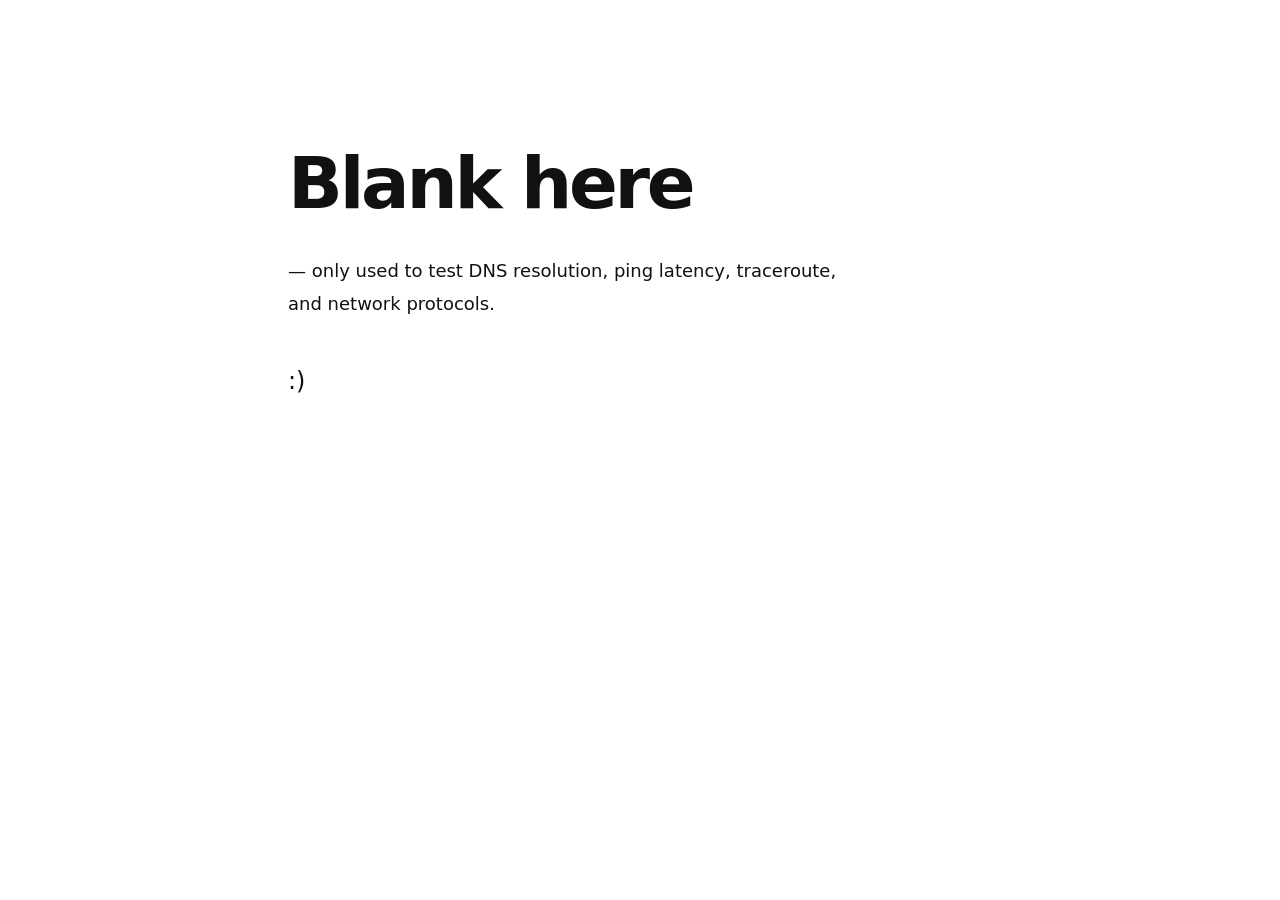
==== index.html @ e3eaa1d1 "Initial network test page" ====
<!doctype html>
<!-- Author: Jialei.He | Editor: Jialei.He -->
<html lang="en">
<head>
  <meta charset="utf-8">
  <meta name="viewport" content="width=device-width, initial-scale=1">
  <meta name="author" content="Jialei.He">
  <meta name="description" content="A minimal page for network testing.">
  <meta name="color-scheme" content="light">
  <title>Blank here</title>
  <link rel="stylesheet" href="styles.css">
</head>
<body>
  <main>
    <h1>Blank here</h1>
    <p>— only used to test DNS resolution, ping latency, traceroute, and network protocols.</p>
    <p class="smile">:)</p>
  </main>
</body>
</html>
---- styles.css ----
/* Author: Jialei.He | Editor: Jialei.He */
* { box-sizing: border-box; }
body {
  margin: 0;
  background: #fff;
  color: #111;
  font-family: system-ui, -apple-system, BlinkMacSystemFont, "Segoe UI", sans-serif;
}
main {
  width: min(100%, 760px);
  margin: 0 auto;
  padding: clamp(72px, 16vh, 160px) 28px 64px;
}
h1 {
  margin: 0 0 32px;
  font-size: clamp(44px, 8vw, 72px);
  font-weight: 650;
  line-height: 1.1;
  letter-spacing: -0.045em;
}
p {
  max-width: 560px;
  margin: 0;
  font-size: 18px;
  line-height: 1.8;
}
.smile { margin-top: 40px; font-size: 24px; }
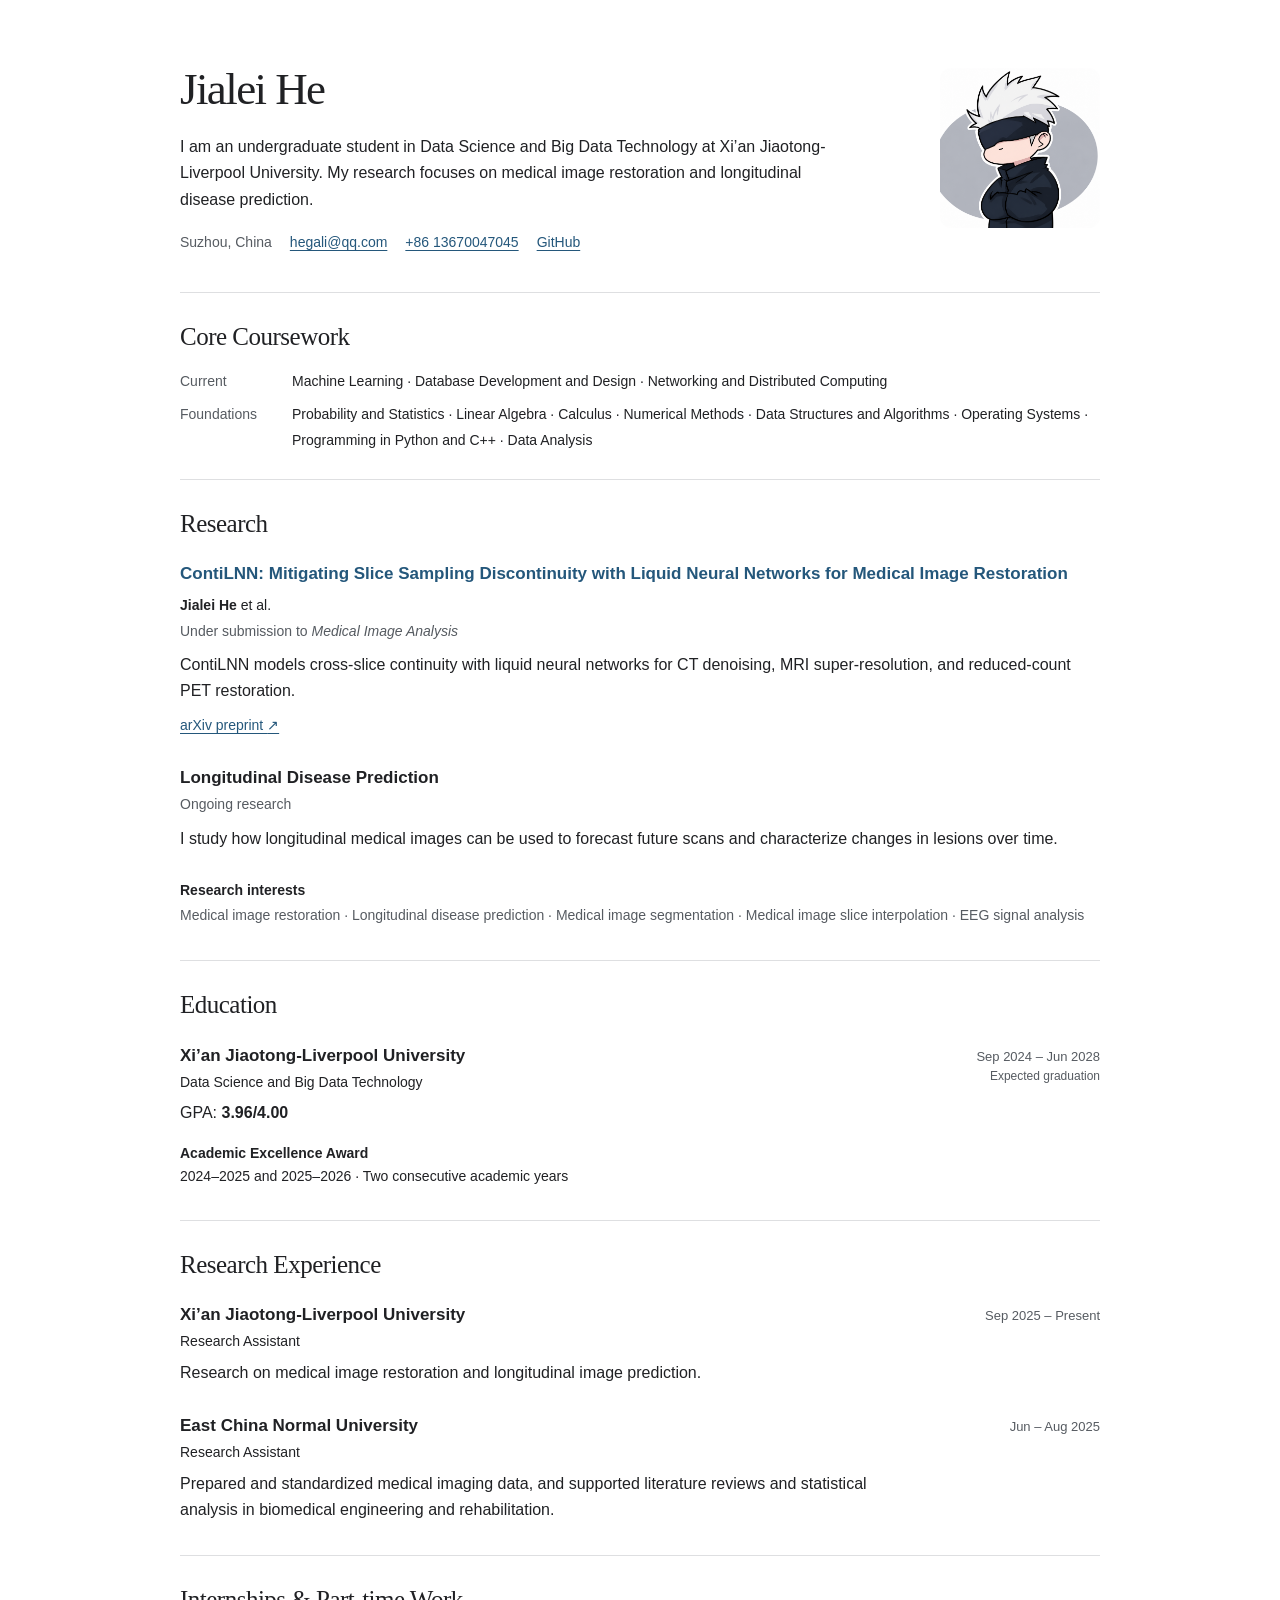
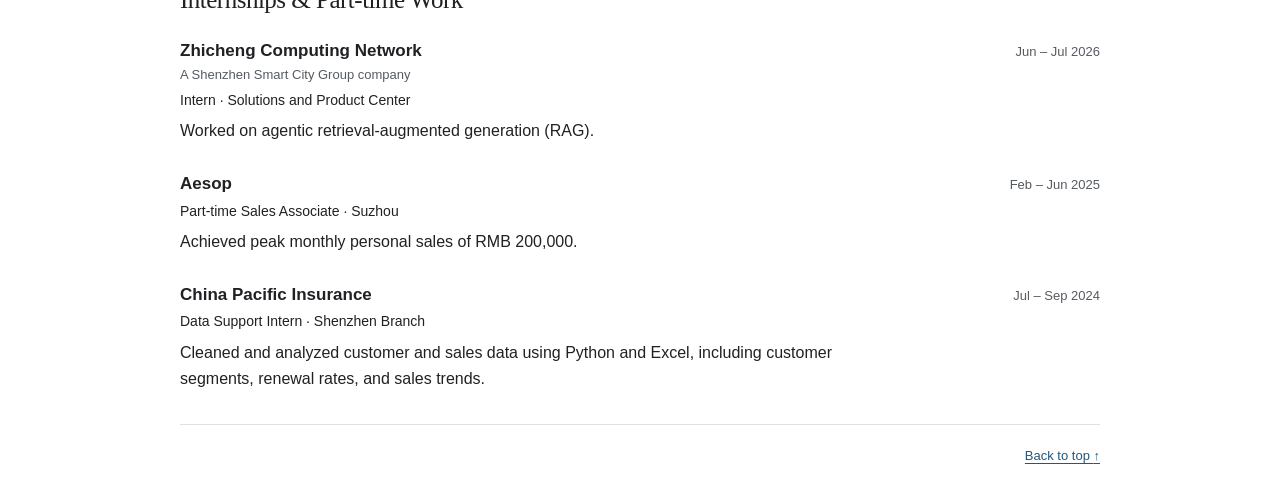
==== commit a9b088a6: "Build Jialei He academic homepage" ====
--- a/index.html
+++ b/index.html
@@ -5,16 +5,123 @@
   <meta charset="utf-8">
   <meta name="viewport" content="width=device-width, initial-scale=1">
   <meta name="author" content="Jialei.He">
-  <meta name="description" content="A minimal page for network testing.">
+  <meta name="description" content="Jialei He — Data Science and Big Data Technology undergraduate at XJTLU, working on medical image restoration and longitudinal disease prediction.">
   <meta name="color-scheme" content="light">
-  <title>Blank here</title>
-  <link rel="stylesheet" href="styles.css">
+  <title>Jialei He</title>
+  <link rel="icon" href="assets/avatar.jpg" type="image/jpeg">
+  <link rel="stylesheet" href="styles.css?v=20261018">
 </head>
 <body>
+  <a class="skip-link" href="#coursework">Skip to content</a>
   <main>
-    <h1>Blank here</h1>
-    <p>— only used to test DNS resolution, ping latency, traceroute, and network protocols.</p>
-    <p class="smile">:)</p>
+    <header class="profile" aria-labelledby="name">
+      <div class="profile-text">
+        <h1 id="name">Jialei He</h1>
+        <p class="introduction">I am an undergraduate student in Data Science and Big Data Technology at Xi’an Jiaotong-Liverpool University. My research focuses on medical image restoration and longitudinal disease prediction.</p>
+        <ul class="contact-list" aria-label="Contact information">
+          <li>Suzhou, China</li>
+          <li><a href="mailto:hegali@qq.com">hegali@qq.com</a></li>
+          <li><a href="tel:+8613670047045">+86 13670047045</a></li>
+          <li><a href="https://github.com/Noah-hjl">GitHub</a></li>
+        </ul>
+      </div>
+      <img class="avatar" src="assets/avatar.jpg" width="160" height="160" alt="Jialei’s illustrated avatar">
+    </header>
+
+    <section id="coursework" class="coursework" aria-labelledby="coursework-heading">
+      <h2 id="coursework-heading">Core Coursework</h2>
+      <dl class="course-list">
+        <div>
+          <dt>Current</dt>
+          <dd>Machine Learning · Database Development and Design · Networking and Distributed Computing</dd>
+        </div>
+        <div>
+          <dt>Foundations</dt>
+          <dd>Probability and Statistics · Linear Algebra · Calculus · Numerical Methods · Data Structures and Algorithms · Operating Systems · Programming in Python and C++ · Data Analysis</dd>
+        </div>
+      </dl>
+    </section>
+
+    <section id="research" aria-labelledby="research-heading">
+      <h2 id="research-heading">Research</h2>
+      <article class="research-entry">
+        <h3><a href="https://arxiv.org/abs/2610.12337">ContiLNN: Mitigating Slice Sampling Discontinuity with Liquid Neural Networks for Medical Image Restoration</a></h3>
+        <p class="research-byline"><strong>Jialei He</strong> et al.</p>
+        <p class="research-status">Under submission to <cite>Medical Image Analysis</cite></p>
+        <p>ContiLNN models cross-slice continuity with liquid neural networks for CT denoising, MRI super-resolution, and reduced-count PET restoration.</p>
+        <a class="paper-link" href="https://arxiv.org/abs/2610.12337" aria-label="Read the ContiLNN preprint on arXiv">arXiv preprint <span aria-hidden="true">↗</span></a>
+      </article>
+      <article class="research-entry">
+        <h3>Longitudinal Disease Prediction</h3>
+        <p class="research-status">Ongoing research</p>
+        <p>I study how longitudinal medical images can be used to forecast future scans and characterize changes in lesions over time.</p>
+      </article>
+      <p class="research-interests"><strong>Research interests</strong><br>Medical image restoration · Longitudinal disease prediction · Medical image segmentation · Medical image slice interpolation · EEG signal analysis</p>
+    </section>
+
+    <section id="education" aria-labelledby="education-heading">
+      <h2 id="education-heading">Education</h2>
+      <div class="entry">
+        <div class="entry-body">
+          <h3>Xi’an Jiaotong-Liverpool University</h3>
+          <p class="role">Data Science and Big Data Technology</p>
+          <p>GPA: <strong>3.96/4.00</strong></p>
+          <p class="award"><strong>Academic Excellence Award</strong><br>2024–2025 and 2025–2026 · Two consecutive academic years</p>
+        </div>
+        <p class="entry-date">Sep 2024 – Jun 2028<span>Expected graduation</span></p>
+      </div>
+    </section>
+
+    <section id="research-experience" aria-labelledby="research-experience-heading">
+      <h2 id="research-experience-heading">Research Experience</h2>
+      <article class="entry">
+        <div class="entry-body">
+          <h3>Xi’an Jiaotong-Liverpool University</h3>
+          <p class="role">Research Assistant</p>
+          <p>Research on medical image restoration and longitudinal image prediction.</p>
+        </div>
+        <p class="entry-date">Sep 2025 – Present</p>
+      </article>
+      <article class="entry">
+        <div class="entry-body">
+          <h3>East China Normal University</h3>
+          <p class="role">Research Assistant</p>
+          <p>Prepared and standardized medical imaging data, and supported literature reviews and statistical analysis in biomedical engineering and rehabilitation.</p>
+        </div>
+        <p class="entry-date">Jun – Aug 2025</p>
+      </article>
+    </section>
+
+    <section id="internships" aria-labelledby="internships-heading">
+      <h2 id="internships-heading">Internships &amp; Part-time Work</h2>
+      <article class="entry">
+        <div class="entry-body">
+          <h3>Zhicheng Computing Network</h3>
+          <p class="affiliation">A Shenzhen Smart City Group company</p>
+          <p class="role">Intern · Solutions and Product Center</p>
+          <p>Worked on agentic retrieval-augmented generation (RAG).</p>
+        </div>
+        <p class="entry-date">Jun – Jul 2026</p>
+      </article>
+      <article class="entry">
+        <div class="entry-body">
+          <h3>Aesop</h3>
+          <p class="role">Part-time Sales Associate · Suzhou</p>
+          <p>Achieved peak monthly personal sales of RMB 200,000.</p>
+        </div>
+        <p class="entry-date">Feb – Jun 2025</p>
+      </article>
+      <article class="entry">
+        <div class="entry-body">
+          <h3>China Pacific Insurance</h3>
+          <p class="role">Data Support Intern · Shenzhen Branch</p>
+          <p>Cleaned and analyzed customer and sales data using Python and Excel, including customer segments, renewal rates, and sales trends.</p>
+        </div>
+        <p class="entry-date">Jul – Sep 2024</p>
+      </article>
+    </section>
+
+    <footer><a href="#name">Back to top <span aria-hidden="true">↑</span></a></footer>
   </main>
 </body>
 </html>
--- a/styles.css
+++ b/styles.css
@@ -1,27 +1,118 @@
 /* Author: Jialei.He | Editor: Jialei.He */
+:root {
+  color-scheme: light;
+  --ink: #202124;
+  --secondary: #565b61;
+  --link: #24577b;
+  --line: #dedfe1;
+}
+
 * { box-sizing: border-box; }
+html { scroll-behavior: smooth; scroll-padding-top: 28px; }
+
 body {
   margin: 0;
   background: #fff;
-  color: #111;
-  font-family: system-ui, -apple-system, BlinkMacSystemFont, "Segoe UI", sans-serif;
+  color: var(--ink);
+  font-family: -apple-system, BlinkMacSystemFont, "Segoe UI", Helvetica, Arial, sans-serif;
+  font-size: 16px;
+  line-height: 1.65;
+  -webkit-font-smoothing: antialiased;
 }
-main {
-  width: min(100%, 760px);
-  margin: 0 auto;
-  padding: clamp(72px, 16vh, 160px) 28px 64px;
+
+main { width: min(100%, 1000px); margin: 0 auto; padding: 64px 40px 32px; }
+a { color: var(--link); text-decoration-thickness: 1px; text-underline-offset: 3px; }
+a:hover { color: #15364f; }
+a:focus-visible { outline: 2px solid var(--link); outline-offset: 5px; border-radius: 2px; }
+p { margin: 0; }
+strong { font-weight: 600; }
+h1, h2, h3 { margin: 0; }
+h1, h2 { font-family: Georgia, "Times New Roman", serif; font-weight: 400; }
+h1 { margin-bottom: 18px; font-size: 45px; line-height: 1.15; letter-spacing: -0.035em; }
+h2 { margin-bottom: 22px; font-size: 25px; line-height: 1.25; letter-spacing: -0.02em; }
+h3 { font-size: 17px; line-height: 1.5; font-weight: 600; }
+h3 a { text-decoration: none; }
+h3 a:hover { text-decoration: underline; }
+
+.profile {
+  display: grid;
+  grid-template-columns: minmax(0, 1fr) 160px;
+  gap: 58px;
+  align-items: start;
+  margin-bottom: 38px;
 }
-h1 {
-  margin: 0 0 32px;
-  font-size: clamp(44px, 8vw, 72px);
-  font-weight: 650;
-  line-height: 1.1;
-  letter-spacing: -0.045em;
+
+.introduction { max-width: 650px; }
+.avatar { display: block; width: 160px; height: 160px; margin-top: 4px; border-radius: 12px; object-fit: cover; }
+.contact-list { display: flex; flex-wrap: wrap; gap: 7px 18px; margin: 18px 0 0; padding: 0; list-style: none; color: var(--secondary); font-size: 14px; }
+.contact-list li { white-space: nowrap; }
+section { border-top: 1px solid var(--line); padding: 28px 0 32px; }
+.coursework { padding-bottom: 26px; }
+.coursework h2 { margin-bottom: 17px; }
+.course-list { margin: 0; font-size: 14px; line-height: 1.8; }
+.course-list div { display: grid; grid-template-columns: 100px minmax(0, 1fr); gap: 12px; }
+.course-list div + div { margin-top: 8px; }
+.course-list dt { color: var(--secondary); }
+.course-list dd { margin: 0; }
+.research-entry + .research-entry { margin-top: 27px; }
+.research-entry p { margin-top: 9px; }
+.research-entry .research-byline { margin-top: 7px; font-size: 14px; }
+.research-entry .research-status { margin-top: 3px; color: var(--secondary); font-size: 14px; }
+.research-status cite { font-style: italic; }
+.paper-link { display: inline-block; margin-top: 9px; font-size: 14px; }
+.research-interests { margin-top: 26px; color: var(--secondary); font-size: 14px; line-height: 1.8; }
+.research-interests strong { color: var(--ink); }
+.entry { display: grid; grid-template-columns: minmax(0, 1fr) 172px; gap: 28px; align-items: start; }
+.entry + .entry { margin-top: 27px; }
+.entry-body > p { margin-top: 6px; }
+.entry-body .role { margin-top: 3px; font-size: 14px; }
+.entry-body .affiliation { margin-top: 1px; color: var(--secondary); font-size: 13px; }
+.entry-body .award { margin-top: 15px; font-size: 14px; }
+.entry-date { padding-top: 3px; color: var(--secondary); font-size: 13px; text-align: right; font-variant-numeric: tabular-nums; white-space: nowrap; }
+.entry-date span { display: block; font-size: 12px; }
+footer { padding-top: 20px; border-top: 1px solid var(--line); font-size: 13px; text-align: right; }
+.skip-link { position: absolute; top: 12px; left: 20px; transform: translateY(-200%); padding: 7px 12px; background: #fff; z-index: 1; }
+.skip-link:focus { transform: translateY(0); }
+
+@media (max-width: 700px) {
+  main { padding: 44px 26px 28px; }
+  .profile { grid-template-columns: minmax(0, 1fr) 112px; gap: 25px; margin-bottom: 34px; }
+  .avatar { width: 112px; height: 112px; border-radius: 10px; }
+  h1 { font-size: 38px; }
+  h2 { font-size: 24px; }
+  .entry { grid-template-columns: minmax(0, 1fr); gap: 5px; }
+  .entry-date { grid-row: 1; padding: 0; text-align: left; }
+  .entry-date span { display: inline; margin-left: 8px; }
 }
-p {
-  max-width: 560px;
-  margin: 0;
-  font-size: 18px;
-  line-height: 1.8;
+
+@media (max-width: 480px) {
+  body { font-size: 15px; }
+  main { padding: 34px 22px 26px; }
+  .profile { grid-template-columns: minmax(0, 1fr); gap: 22px; }
+  .avatar { grid-row: 1; width: 108px; height: 108px; margin: 0; }
+  h1 { margin-bottom: 14px; }
+  .contact-list { gap: 7px 16px; margin-top: 16px; }
+  section { padding: 26px 0 29px; }
+  .course-list div { grid-template-columns: minmax(0, 1fr); gap: 0; }
+  .course-list dt { font-weight: 600; color: var(--ink); }
+  .course-list div + div { margin-top: 11px; }
+  h2 { margin-bottom: 20px; }
+  h3 { font-size: 16px; }
+  .research-entry + .research-entry, .entry + .entry { margin-top: 25px; }
 }
-.smile { margin-top: 40px; font-size: 24px; }
+
+@media (prefers-reduced-motion: reduce) { html { scroll-behavior: auto; } }
+
+@media print {
+  main { width: 100%; padding: 0; }
+  body { font-size: 10pt; line-height: 1.5; }
+  h1 { font-size: 26pt; }
+  h2 { font-size: 16pt; }
+  h3 { font-size: 11pt; }
+  .profile { margin-bottom: 20px; }
+  .avatar { width: 120px; height: 120px; }
+  section { padding: 18px 0; }
+  .entry, .research-entry { break-inside: avoid; }
+  a { color: inherit; }
+  footer, .skip-link { display: none; }
+}
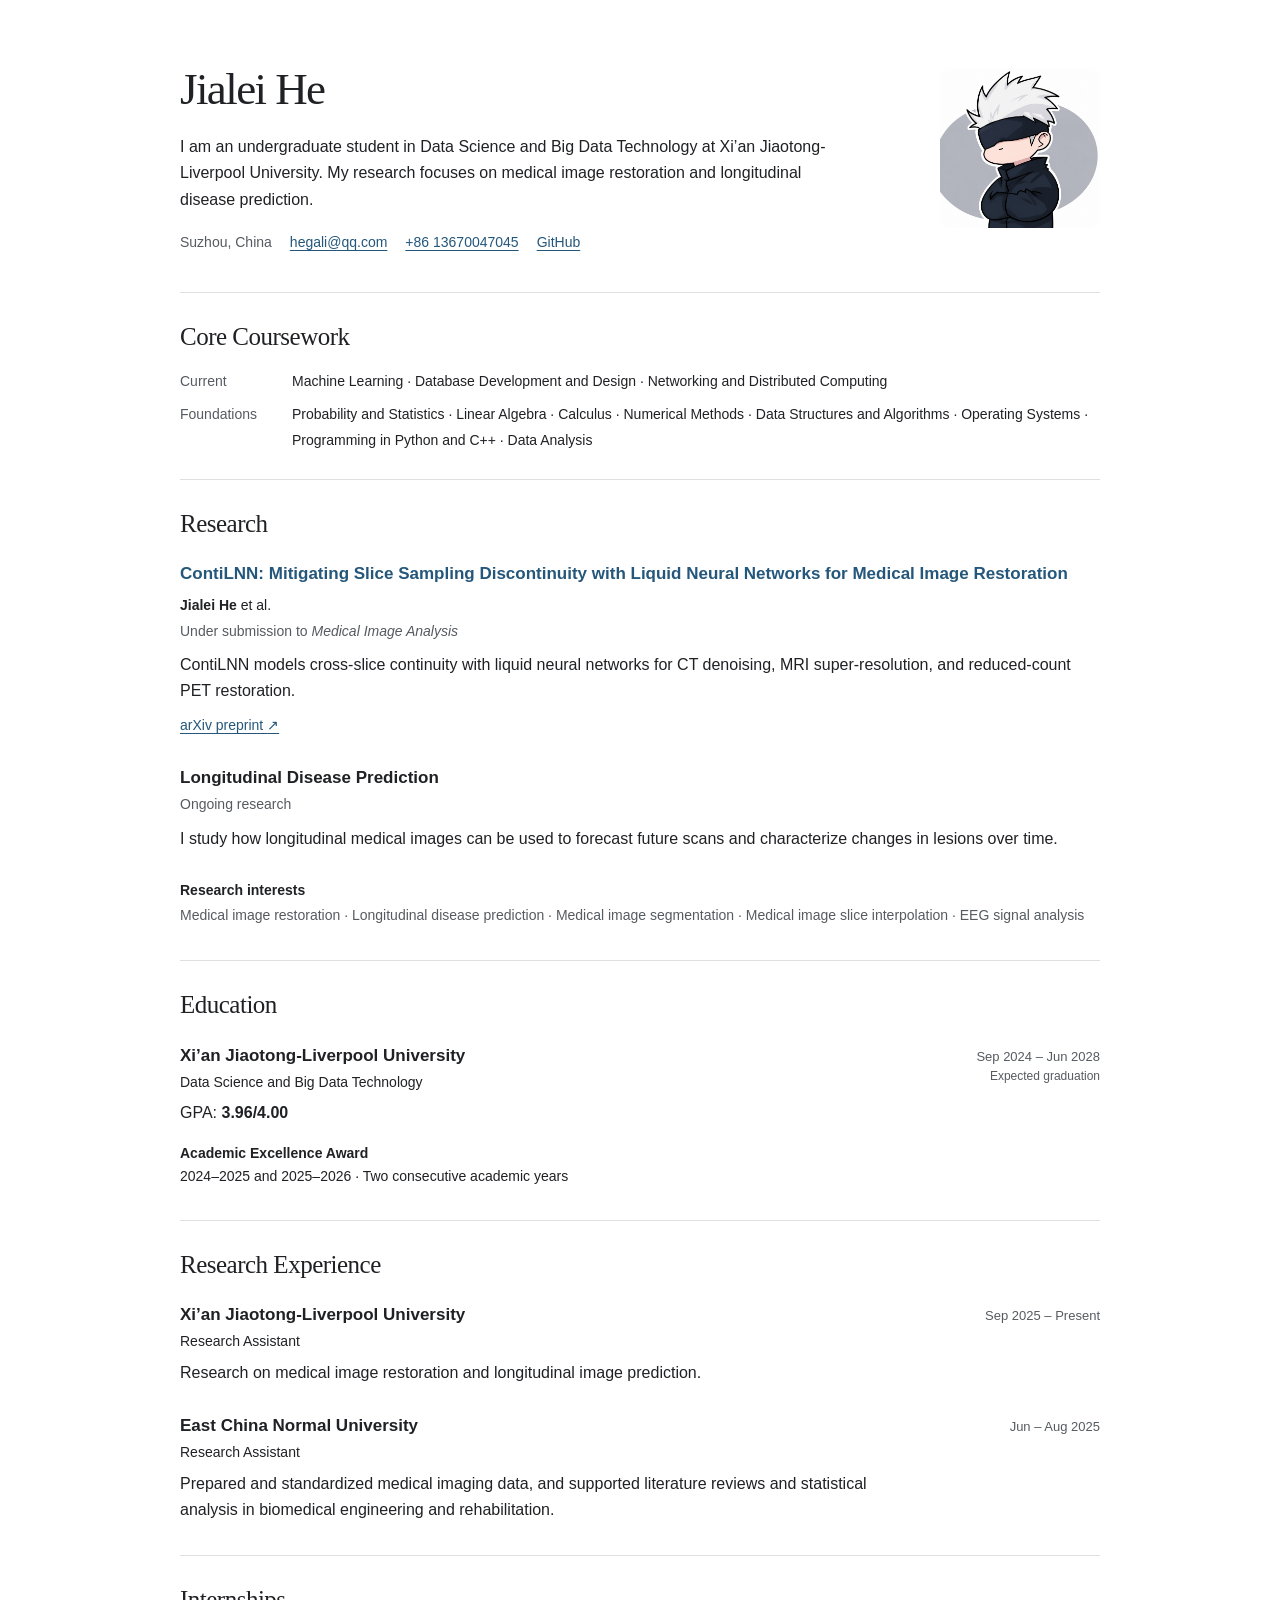
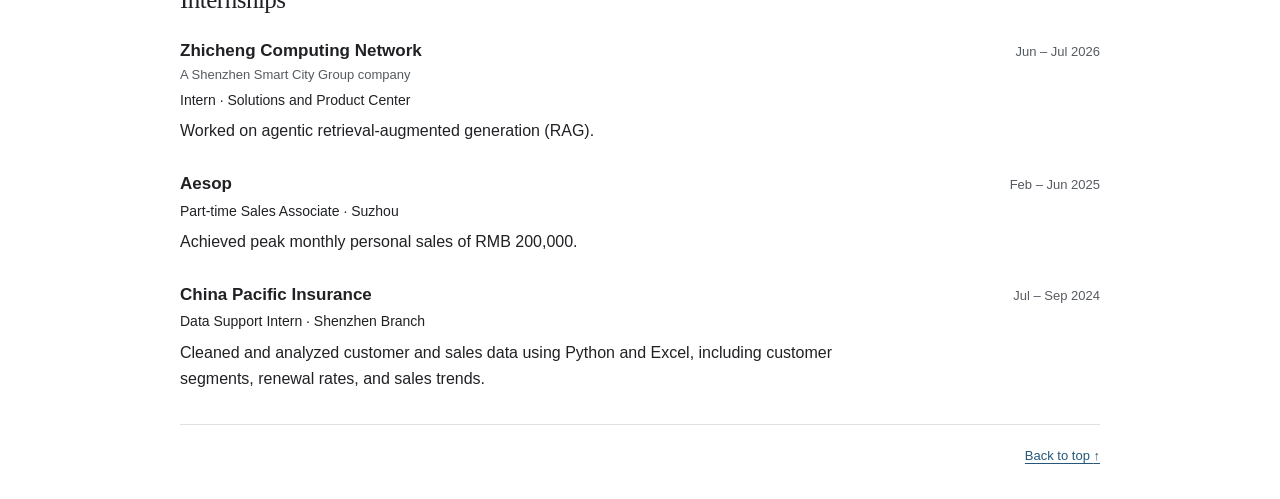
==== commit 28db67c6: "Keep Internships section heading" ====
--- a/index.html
+++ b/index.html
@@ -93,7 +93,7 @@
     </section>
 
     <section id="internships" aria-labelledby="internships-heading">
-      <h2 id="internships-heading">Internships &amp; Part-time Work</h2>
+      <h2 id="internships-heading">Internships</h2>
       <article class="entry">
         <div class="entry-body">
           <h3>Zhicheng Computing Network</h3>
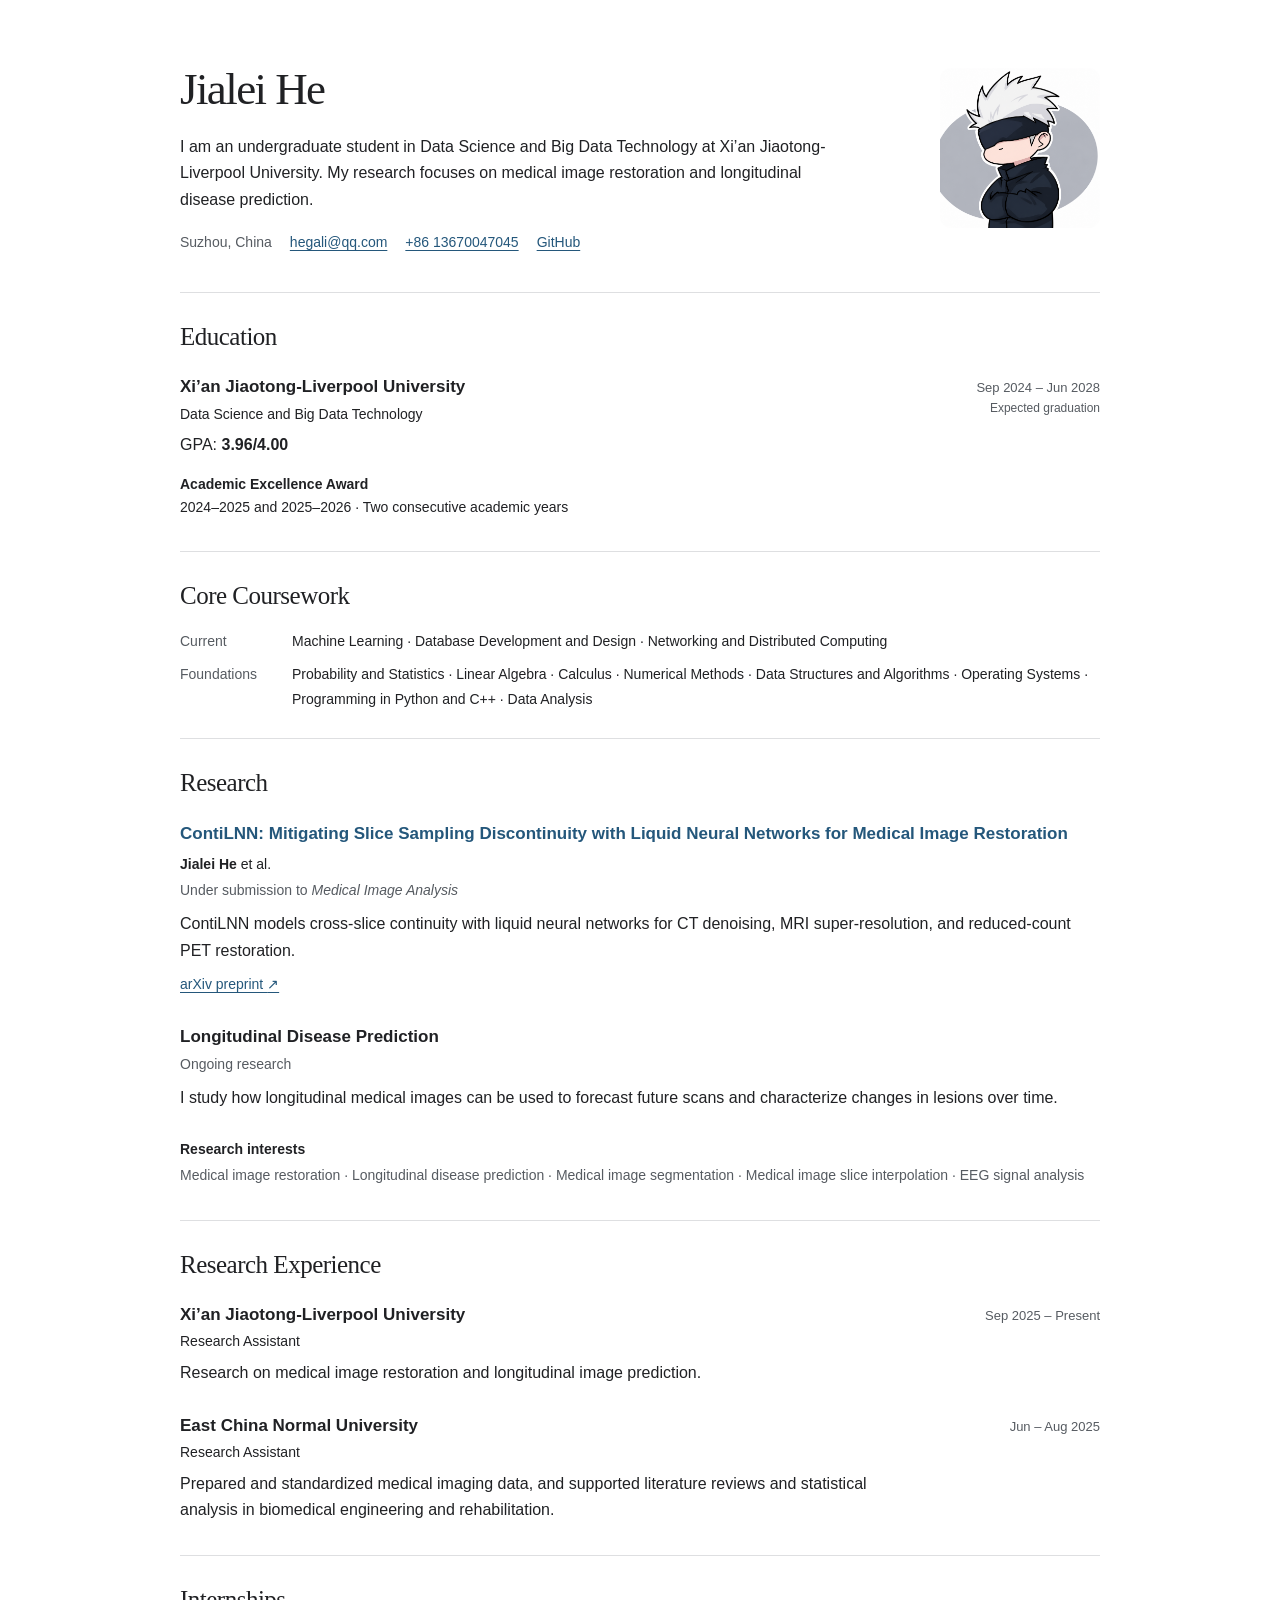
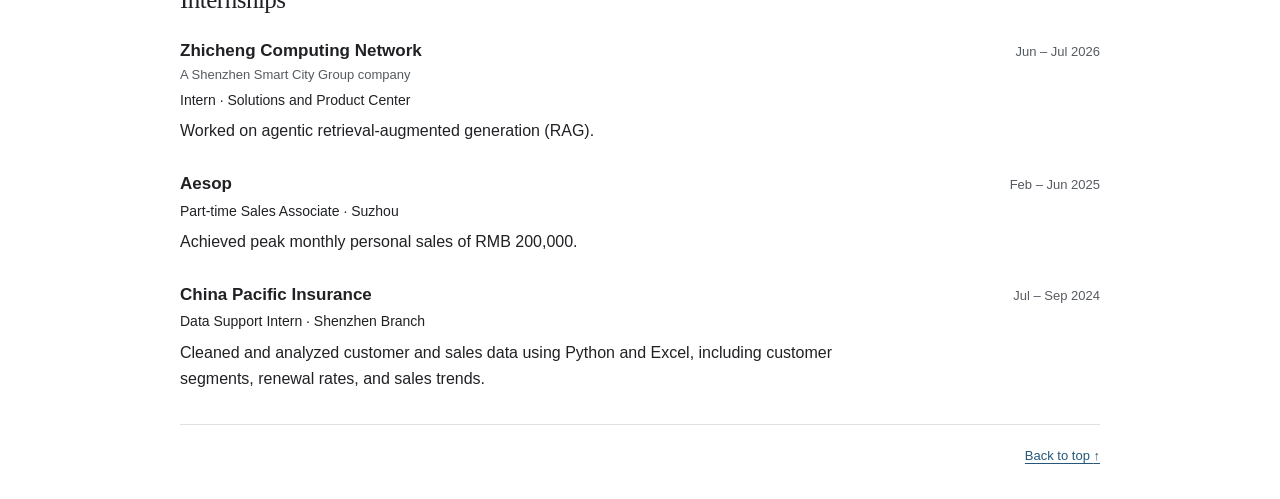
==== commit 65959e24: "Place education before core coursework" ====
--- a/index.html
+++ b/index.html
@@ -12,7 +12,7 @@
   <link rel="stylesheet" href="styles.css?v=20261018">
 </head>
 <body>
-  <a class="skip-link" href="#coursework">Skip to content</a>
+  <a class="skip-link" href="#education">Skip to content</a>
   <main>
     <header class="profile" aria-labelledby="name">
       <div class="profile-text">
@@ -27,6 +27,19 @@
       </div>
       <img class="avatar" src="assets/avatar.jpg" width="160" height="160" alt="Jialei’s illustrated avatar">
     </header>
+
+    <section id="education" aria-labelledby="education-heading">
+      <h2 id="education-heading">Education</h2>
+      <div class="entry">
+        <div class="entry-body">
+          <h3>Xi’an Jiaotong-Liverpool University</h3>
+          <p class="role">Data Science and Big Data Technology</p>
+          <p>GPA: <strong>3.96/4.00</strong></p>
+          <p class="award"><strong>Academic Excellence Award</strong><br>2024–2025 and 2025–2026 · Two consecutive academic years</p>
+        </div>
+        <p class="entry-date">Sep 2024 – Jun 2028<span>Expected graduation</span></p>
+      </div>
+    </section>
 
     <section id="coursework" class="coursework" aria-labelledby="coursework-heading">
       <h2 id="coursework-heading">Core Coursework</h2>
@@ -57,19 +70,6 @@
         <p>I study how longitudinal medical images can be used to forecast future scans and characterize changes in lesions over time.</p>
       </article>
       <p class="research-interests"><strong>Research interests</strong><br>Medical image restoration · Longitudinal disease prediction · Medical image segmentation · Medical image slice interpolation · EEG signal analysis</p>
-    </section>
-
-    <section id="education" aria-labelledby="education-heading">
-      <h2 id="education-heading">Education</h2>
-      <div class="entry">
-        <div class="entry-body">
-          <h3>Xi’an Jiaotong-Liverpool University</h3>
-          <p class="role">Data Science and Big Data Technology</p>
-          <p>GPA: <strong>3.96/4.00</strong></p>
-          <p class="award"><strong>Academic Excellence Award</strong><br>2024–2025 and 2025–2026 · Two consecutive academic years</p>
-        </div>
-        <p class="entry-date">Sep 2024 – Jun 2028<span>Expected graduation</span></p>
-      </div>
     </section>
 
     <section id="research-experience" aria-labelledby="research-experience-heading">
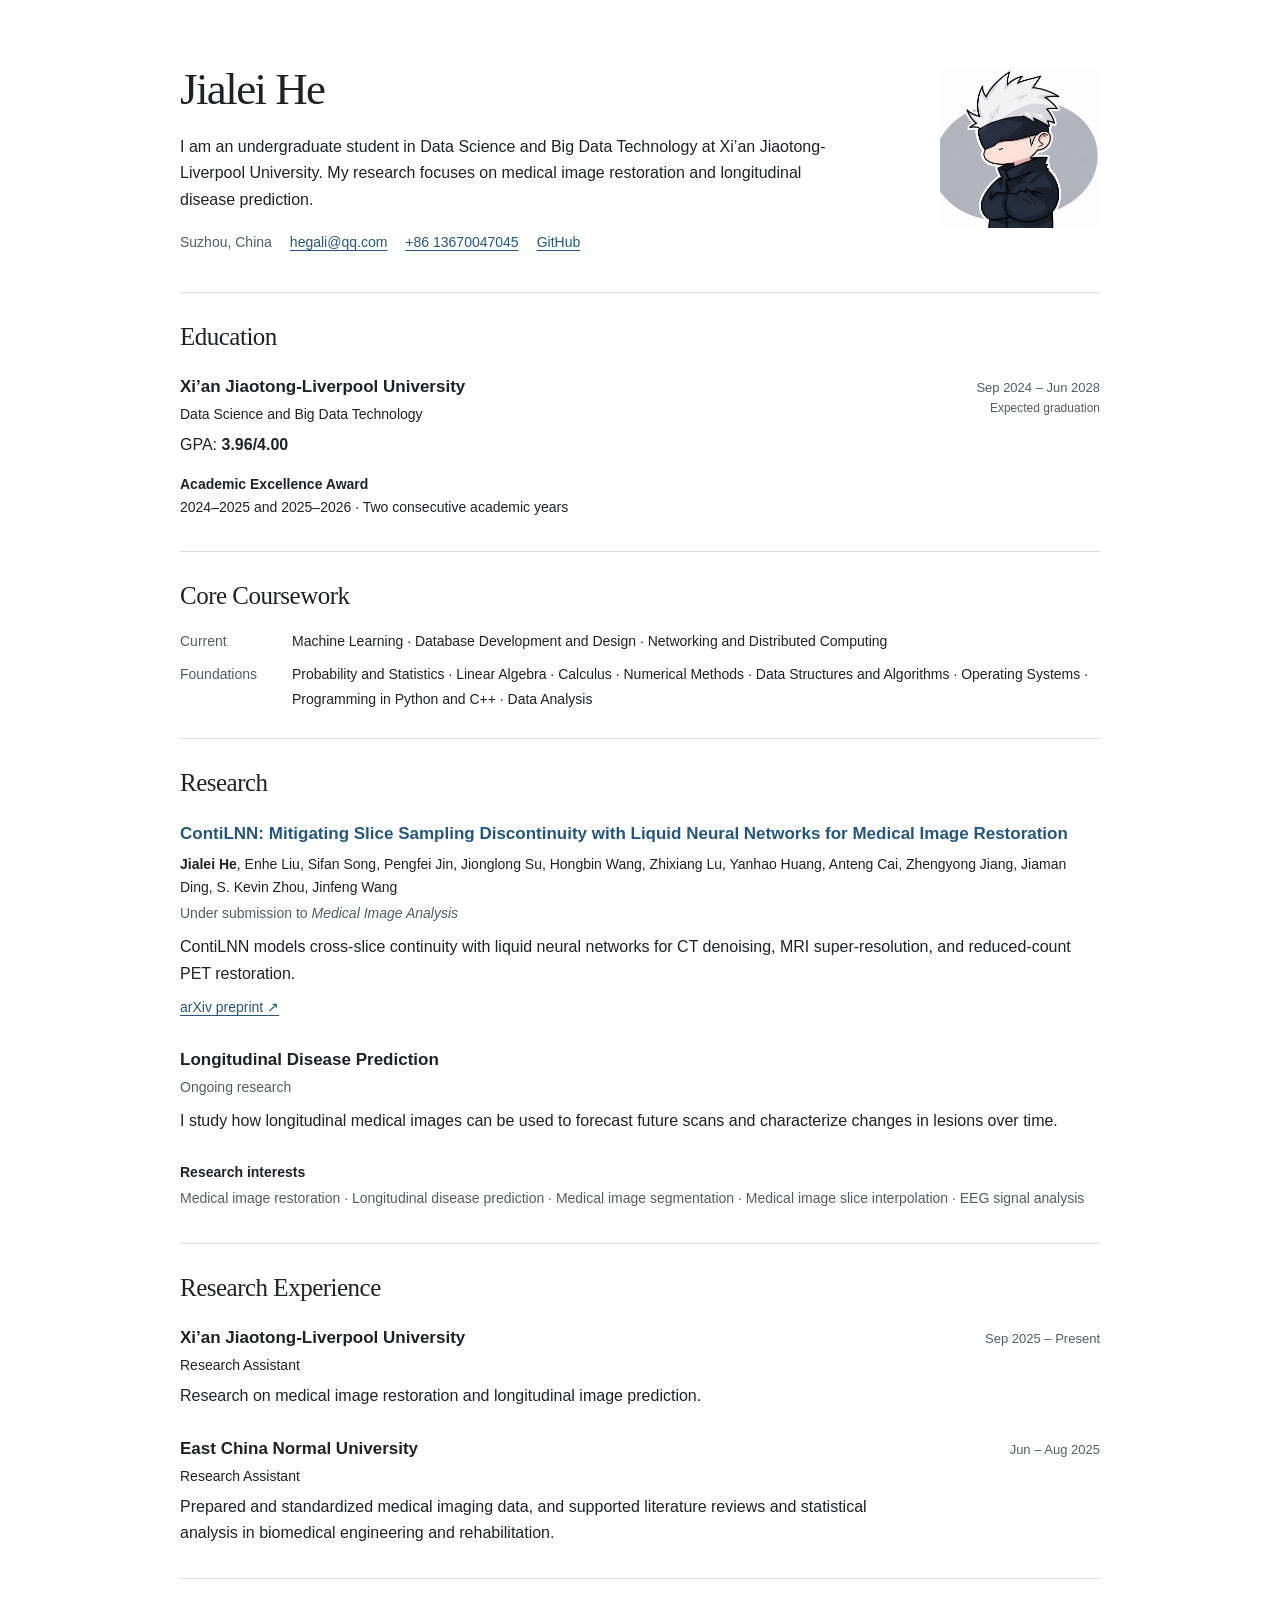
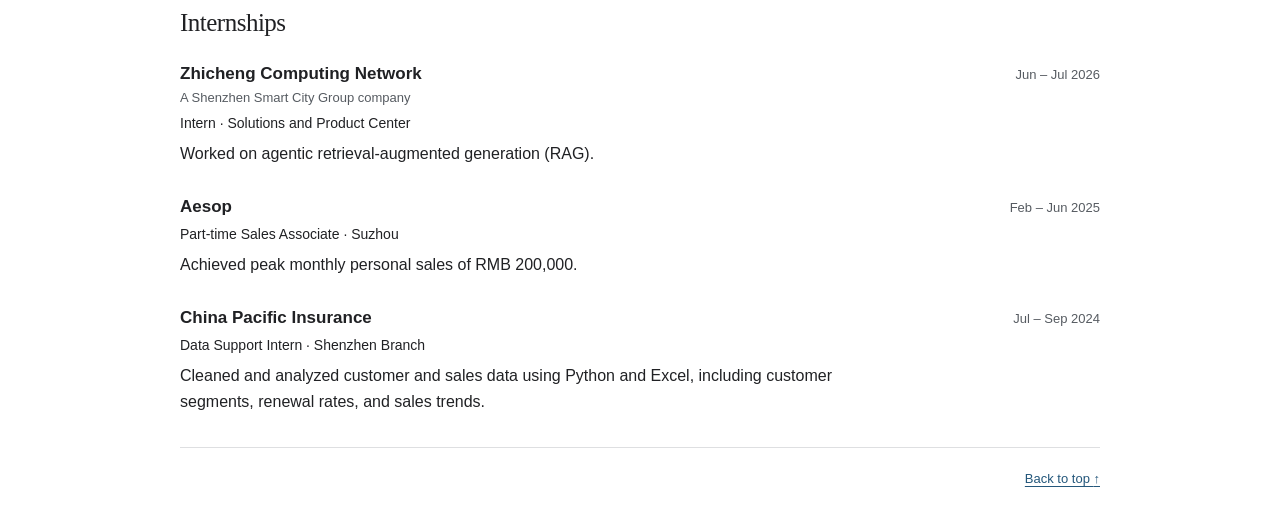
==== commit 0453a345: "Display complete ContiLNN author list" ====
--- a/index.html
+++ b/index.html
@@ -8,6 +8,7 @@
   <meta name="description" content="Jialei He — Data Science and Big Data Technology undergraduate at XJTLU, working on medical image restoration and longitudinal disease prediction.">
   <meta name="color-scheme" content="light">
   <title>Jialei He</title>
+  <link rel="canonical" href="https://noah-hjl.github.io/">
   <link rel="icon" href="assets/avatar.jpg" type="image/jpeg">
   <link rel="stylesheet" href="styles.css?v=20261018">
 </head>
@@ -59,7 +60,7 @@
       <h2 id="research-heading">Research</h2>
       <article class="research-entry">
         <h3><a href="https://arxiv.org/abs/2610.12337">ContiLNN: Mitigating Slice Sampling Discontinuity with Liquid Neural Networks for Medical Image Restoration</a></h3>
-        <p class="research-byline"><strong>Jialei He</strong> et al.</p>
+        <p class="research-byline"><strong>Jialei He</strong>, Enhe Liu, Sifan Song, Pengfei Jin, Jionglong Su, Hongbin Wang, Zhixiang Lu, Yanhao Huang, Anteng Cai, Zhengyong Jiang, Jiaman Ding, S. Kevin Zhou, Jinfeng Wang</p>
         <p class="research-status">Under submission to <cite>Medical Image Analysis</cite></p>
         <p>ContiLNN models cross-slice continuity with liquid neural networks for CT denoising, MRI super-resolution, and reduced-count PET restoration.</p>
         <a class="paper-link" href="https://arxiv.org/abs/2610.12337" aria-label="Read the ContiLNN preprint on arXiv">arXiv preprint <span aria-hidden="true">↗</span></a>
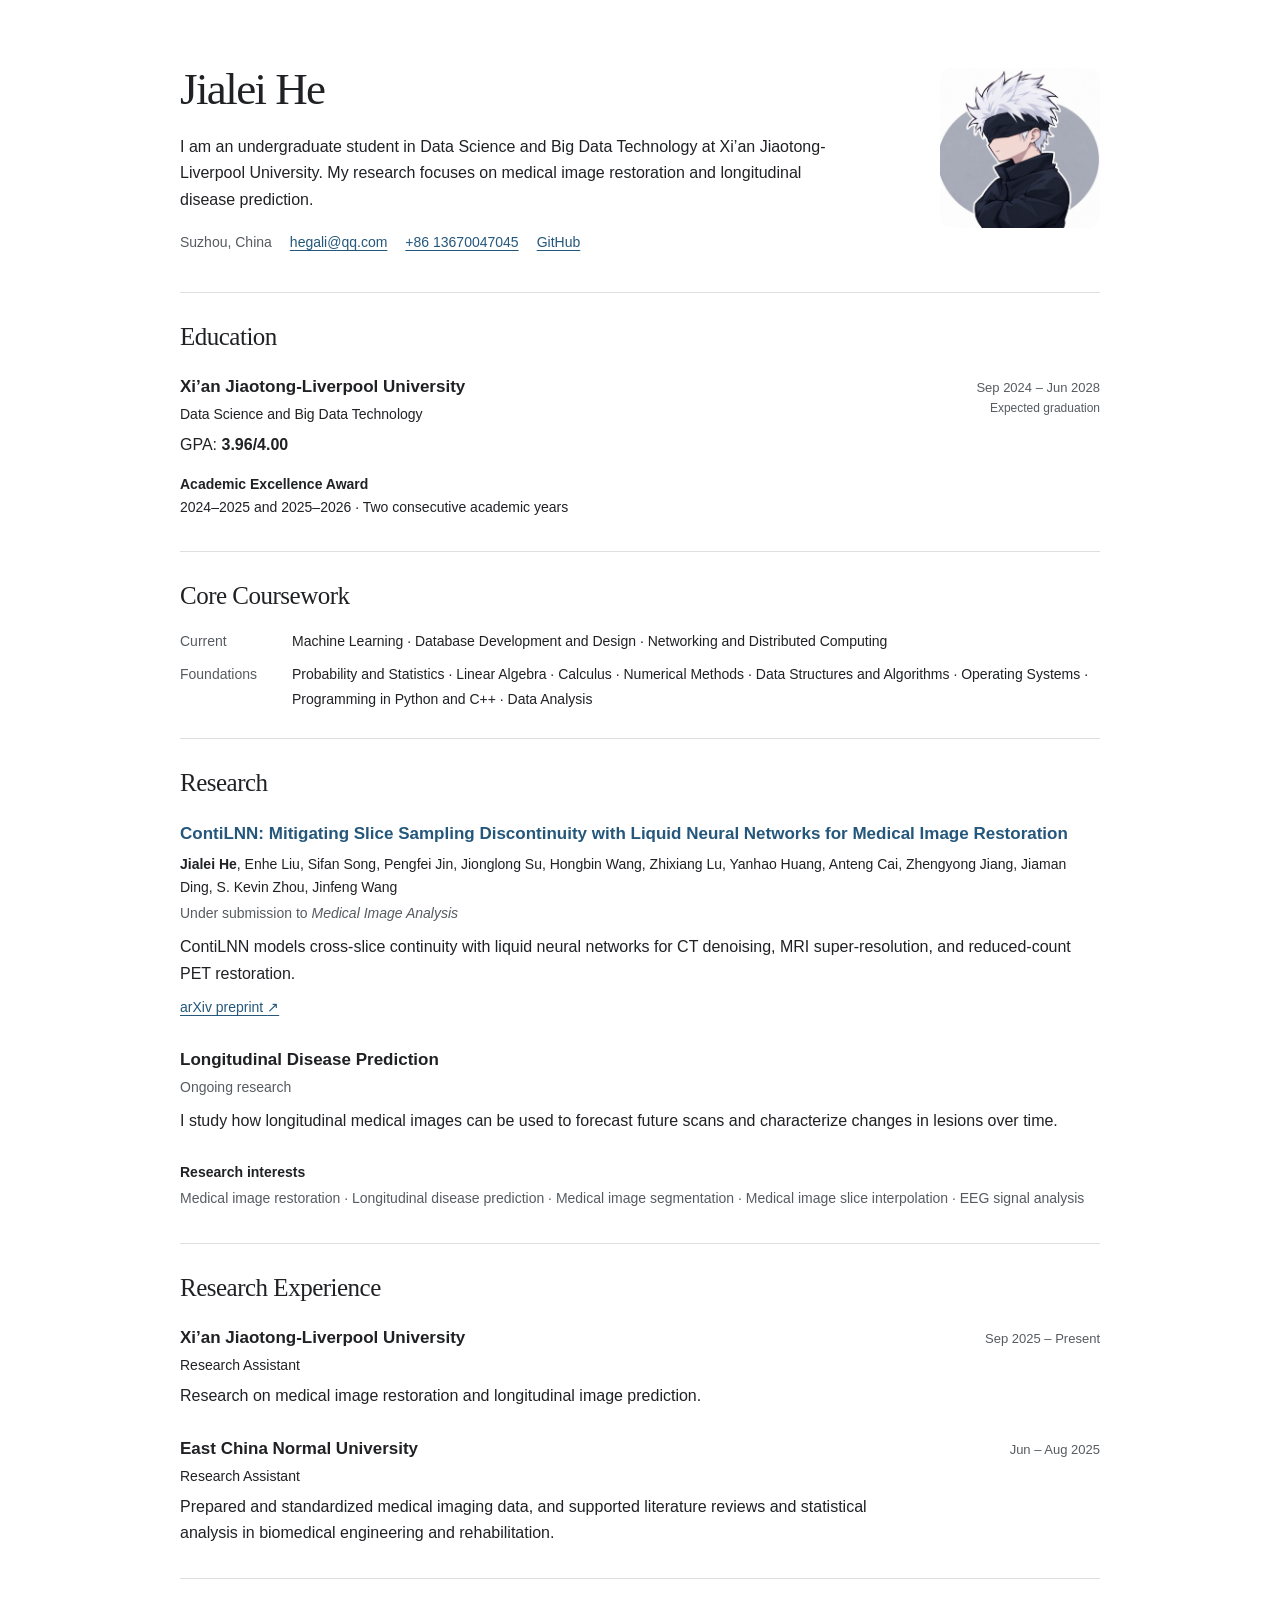
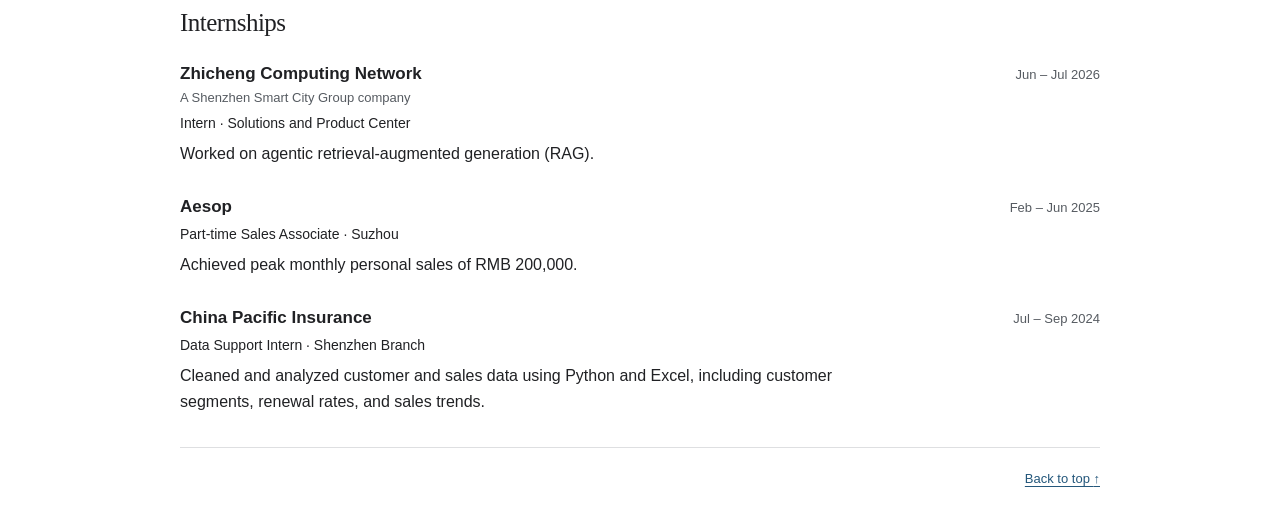
==== commit f256197a: "Replace homepage avatar with the updated illustration" ====
--- a/index.html
+++ b/index.html
@@ -9,7 +9,7 @@
   <meta name="color-scheme" content="light">
   <title>Jialei He</title>
   <link rel="canonical" href="https://noah-hjl.github.io/">
-  <link rel="icon" href="assets/avatar.jpg" type="image/jpeg">
+  <link rel="icon" href="assets/avatar.png" type="image/png">
   <link rel="stylesheet" href="styles.css?v=20261018">
 </head>
 <body>
@@ -26,7 +26,7 @@
           <li><a href="https://github.com/Noah-hjl">GitHub</a></li>
         </ul>
       </div>
-      <img class="avatar" src="assets/avatar.jpg" width="160" height="160" alt="Jialei’s illustrated avatar">
+      <img class="avatar" src="assets/avatar.png" width="160" height="160" alt="Jialei’s illustrated avatar">
     </header>
 
     <section id="education" aria-labelledby="education-heading">
